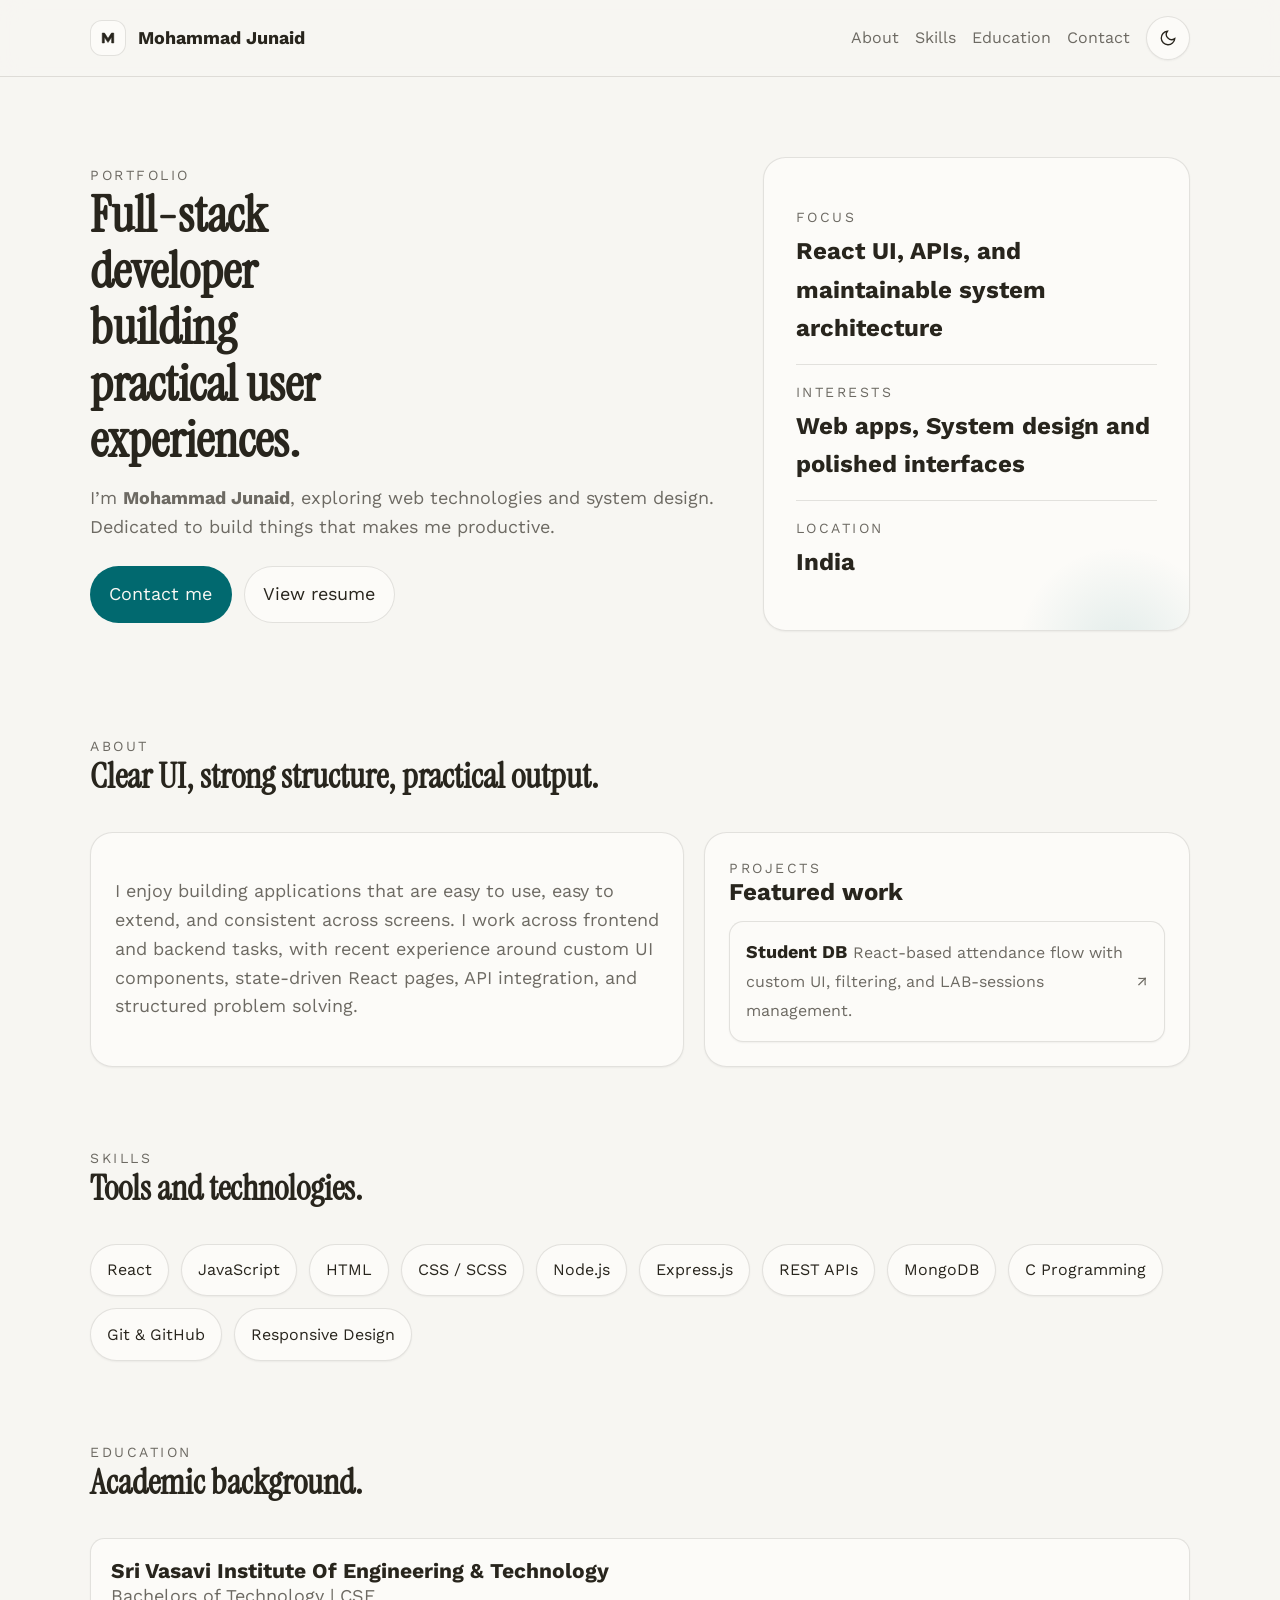
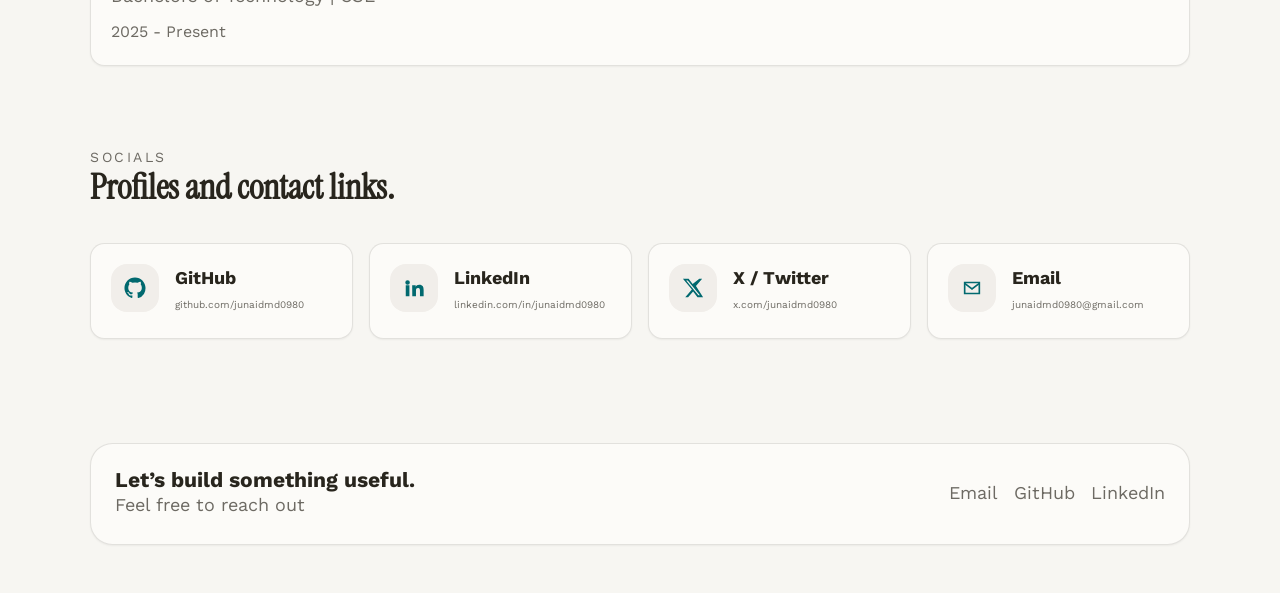
==== Portfolio/index.html @ f18598cb "Add files via upload" ====
<!DOCTYPE html>
<html lang="en" data-theme="light">
<head>
  <meta charset="UTF-8" />
  <meta name="viewport" content="width=device-width, initial-scale=1.0" />
  <meta name="description" content="" />
  <title>Md Junaid's Portfolio</title>
  <link rel="preconnect" href="https://fonts.googleapis.com">
  <link rel="preconnect" href="https://fonts.gstatic.com" crossorigin>
  <link href="https://fonts.googleapis.com/css2?family=Instrument+Serif:ital@0;1&family=Work+Sans:wght@400;500;600;700&display=swap" rel="stylesheet">
  <style>
    :root, [data-theme="light"] {
      --text-xs: clamp(0.75rem, 0.7rem + 0.25vw, 0.875rem);
      --text-sm: clamp(0.875rem, 0.8rem + 0.35vw, 1rem);
      --text-base: clamp(1rem, 0.95rem + 0.25vw, 1.125rem);
      --text-lg: clamp(1.125rem, 1rem + 0.75vw, 1.5rem);
      --text-xl: clamp(1.5rem, 1.2rem + 1.25vw, 2.25rem);
      --text-2xl: clamp(2rem, 1.2rem + 2.5vw, 3.5rem);
      --space-1: 0.25rem;
      --space-2: 0.5rem;
      --space-3: 0.75rem;
      --space-4: 1rem;
      --space-5: 1.25rem;
      --space-6: 1.5rem;
      --space-8: 2rem;
      --space-10: 2.5rem;
      --space-12: 3rem;
      --space-16: 4rem;
      --space-20: 5rem;
      --color-bg: #f7f6f2;
      --color-surface: #fcfbf8;
      --color-surface-2: #f1eeea;
      --color-border: rgba(40, 37, 29, 0.12);
      --color-text: #28251d;
      --color-text-muted: #6d6a63;
      --color-text-faint: #9e9b94;
      --color-primary: #01696f;
      --color-primary-hover: #0c4e54;
      --color-primary-soft: rgba(1, 105, 111, 0.1);
      --color-inverse: #f9f8f4;
      --shadow-sm: 0 1px 2px rgba(0,0,0,.05);
      --shadow-md: 0 12px 24px rgba(21, 24, 28, 0.08);
      --radius-sm: .5rem;
      --radius-md: .9rem;
      --radius-lg: 1.4rem;
      --radius-full: 999px;
      --font-display: 'Instrument Serif', Georgia, serif;
      --font-body: 'Work Sans', system-ui, sans-serif;
      --content: 1100px;
      --transition: 180ms cubic-bezier(0.16,1,0.3,1);
    }
    [data-theme="dark"] {
      --color-bg: #171614;
      --color-surface: #1d1c1a;
      --color-surface-2: #232220;
      --color-border: rgba(205, 204, 202, 0.12);
      --color-text: #ece8df;
      --color-text-muted: #b5b1a9;
      --color-text-faint: #7d7971;
      --color-primary: #59a7b1;
      --color-primary-hover: #77bcc4;
      --color-primary-soft: rgba(89, 167, 177, 0.12);
      --color-inverse: #151412;
      --shadow-sm: 0 1px 2px rgba(0,0,0,.25);
      --shadow-md: 0 12px 24px rgba(0,0,0,.25);
    }
    *,:before,:after{box-sizing:border-box}
    html{scroll-behavior:smooth}
    html::-webkit-scrollbar{display: none;}
    body{margin:0;font-family:var(--font-body);font-size:var(--text-base);line-height:1.6;background:var(--color-bg);color:var(--color-text)}
    img,svg{display:block;max-width:100%}
    a{color:inherit;text-decoration:none}
    button{font:inherit;border:0;background:none;cursor:pointer;-webkit-tap-highlight-color: transparent;}
    :focus-visible{outline:2px solid var(--color-primary);outline-offset:3px;border-radius:var(--radius-sm)}
    .skip-link{position:absolute;left:-999px;top:var(--space-4);background:var(--color-text);color:var(--color-inverse);padding:var(--space-3) var(--space-4);border-radius:var(--radius-full);z-index:100}
    .skip-link:focus{left:var(--space-4)}
    .container{width:min(calc(100% - 2rem), var(--content));margin-inline:auto}
    .site-header{position:sticky;top:0;z-index:20;background:color-mix(in srgb, var(--color-bg) 82%, transparent);backdrop-filter:blur(12px);border-bottom:1px solid var(--color-border)}
    .nav{display:flex;align-items:center;justify-content:space-between;padding:var(--space-4) 0;gap:var(--space-4)}
    .brand{display:flex;align-items:center;gap:var(--space-3);font-weight:700}
    .brand-mark{width:2.25rem;height:2.25rem;padding:.45rem;border-radius:.75rem;background:var(--color-surface);border:1px solid var(--color-border)}
    .nav-links{display:flex;gap:var(--space-4);flex-wrap:wrap;align-items:center}
    .nav-links a{font-size:var(--text-sm);color:var(--color-text-muted)}
    .nav-links a:hover,.nav-links a.active{color:var(--color-text)}
    .theme-toggle{width:2.75rem;height:2.75rem;border-radius:50%;display:grid;place-items:center;background:var(--color-surface);border:1px solid var(--color-border);color:var(--color-text);box-shadow:var(--shadow-sm)}
    .theme-toggle:hover{background:var(--color-surface-2)}
    [data-theme="dark"] .theme-toggle{color:var(--color-primary);border-color:rgba(89,167,177,0.26);background:color-mix(in srgb, var(--color-surface) 84%, var(--color-primary) 16%)}
    [data-theme="dark"] .theme-toggle:hover{background:color-mix(in srgb, var(--color-surface-2) 78%, var(--color-primary) 22%)}
    [data-theme="dark"] .brand-mark{color:var(--color-primary)}
    main{padding:var(--space-10) 0 var(--space-16)}
    .hero{display:grid;grid-template-columns:1.2fr .8fr;gap:var(--space-8);align-items:center;padding:var(--space-10) 0 var(--space-16)}
    .eyebrow,.section-kicker{font-size:var(--text-xs);letter-spacing:.18em;text-transform:uppercase;color:var(--color-text-muted)}
    a[href]{-webkit-tap-highlight-color: transparent;}
    h1,h2,h3{margin:0;line-height:1.1}
    h1{font-family:var(--font-display);font-size:var(--text-2xl);max-width:10ch}
    h2{font-family:var(--font-display);font-size:var(--text-xl);margin-bottom:var(--space-3)}
    p{margin:0;color:var(--color-text-muted)}
    .hero-copy p{max-width:58ch;margin-top:var(--space-4)}
    .hero-actions{display:flex;flex-wrap:wrap;gap:var(--space-3);margin-top:var(--space-6)}
    .btn{min-height:44px;padding:.82rem 1.15rem;border-radius:var(--radius-full);display:inline-flex;align-items:center;gap:.6rem;border:1px solid var(--color-border);transition:all var(--transition)}
    .btn-primary{background:var(--color-primary);color:var(--color-inverse);border-color:transparent}
    .btn-primary:hover{background:var(--color-primary-hover)}
    .btn-secondary{background:var(--color-surface)}
    .hero-card,.panel,.timeline-item,.skill-chip,.social-link,.footer-card,.project-link{background:var(--color-surface);border:1px solid var(--color-border);box-shadow:var(--shadow-sm)}
    .hero-card{padding:var(--space-8);border-radius:var(--radius-lg);position:relative;overflow:hidden}
    .hero-card::after{content:"";position:absolute;inset:auto -10% -28% auto;width:14rem;height:14rem;background:radial-gradient(circle, var(--color-primary-soft), transparent 65%)}
    .metric{display:grid;gap:var(--space-1);padding:var(--space-4) 0;border-bottom:1px solid var(--color-border)}
    .metric:last-child{border-bottom:0}
    .metric strong{font-size:var(--text-lg);color:var(--color-text)}
    section{padding:var(--space-10) 0}
    .section-head{display:flex;justify-content:space-between;gap:var(--space-4);align-items:end;margin-bottom:var(--space-6)}
    .grid{display:grid;gap:var(--space-5)}
    .about-grid{grid-template-columns:1.1fr .9fr;}
    .panel{padding:var(--space-6);border-radius:var(--radius-lg);display:flex;align-items: center;}
    .projects-panel{display:grid;gap:var(--space-4)}
    .projects-panel h3{font-size:var(--text-lg)}
    .project-link{padding:var(--space-4);border-radius:var(--radius-md);display:flex;justify-content:space-between;align-items:center;gap:var(--space-3);transition:all var(--transition)}
    .project-link:hover{transform:translateY(-2px);box-shadow:var(--shadow-md);border-color:color-mix(in srgb, var(--color-primary) 28%, var(--color-border))}
    .project-link span{font-size:var(--text-sm);color:var(--color-text-muted)}
    .skills{display:flex;flex-wrap:wrap;gap:var(--space-3)}
    .skill-chip{padding:.78rem 1rem;border-radius:var(--radius-full);font-size:var(--text-sm)}
    .education-list,.socials{display:grid;gap:var(--space-4)}
    .timeline-item{padding:var(--space-5);border-radius:var(--radius-md)}
    .timeline-item span{display:block;font-size:var(--text-sm);color:var(--color-text-muted);margin-top:var(--space-2)}
    .socials{grid-template-columns:repeat(auto-fit,minmax(250px,1fr))}
    .social-link{padding:var(--space-5);border-radius:var(--radius-md);display:flex;align-items:flex-start;gap:var(--space-4);min-height:96px;overflow:hidden}
    .social-link:hover{transform:translateY(-2px);box-shadow:var(--shadow-md)}
    .social-text{min-width:0;flex:1;display:grid;gap:var(--space-1);}
    .social-text strong{display:block}
    .social-handle{display:block;overflow-wrap:anywhere;word-break:break-word;line-height:1.5;font-size: 10px;}
    .icon-wrap{width:3rem;height:3rem;border-radius:1rem;background:var(--color-surface-2);display:grid;place-items:center;color:var(--color-primary);flex:none}
    footer{padding:0 0 var(--space-12)}
    .footer-card{border-radius:var(--radius-lg);padding:var(--space-6);display:flex;justify-content:space-between;gap:var(--space-4);flex-wrap:wrap;align-items:center}
    .footer-inline{display:flex;flex-wrap:wrap;gap:var(--space-4);color:var(--color-text-muted)}
    .muted{color:var(--color-text-muted)}
    @media (max-width: 860px){
      .hero,.about-grid{grid-template-columns:1fr}
      .nav{align-items:flex-start;flex-direction:column}
      .section-head,.footer-card{align-items:flex-start;flex-direction:column}
      h1{max-width:12ch}
    }
    @media (max-width: 560px){
      .container{width:min(calc(100% - 1.2rem), var(--content))}
      .hero-card,.panel,.timeline-item,.social-link,.footer-card{padding:var(--space-5)}
      .nav-links{gap:var(--space-3)}
      .socials{grid-template-columns:1fr}
    }
    @media (prefers-reduced-motion: reduce){
      *{scroll-behavior:auto;transition:none!important}
    }
    @keyframes slideUp {
      0% {
        transform: translateY(100px);
        opacity: 0;
      }
      100% {
        transform: translateY(0);
        opacity: 1;
      }
    }
    .animated-section {
      opacity: 0;
    }
    .animated-section.animate {
      animation: slideUp 0.8s ease-out forwards;
    }
  </style>
</head>
<body>
  <a class="skip-link" href="#content">Skip to content</a>
  <header class="site-header">
    <div class="container nav">
      <a class="brand" href="#home" aria-label="MD Junaid home">
        <svg class="brand-mark" viewBox="0 0 48 48" fill="none" aria-hidden="true">
          <path d="M10 36V12h5.5l8.5 13.4L32.5 12H38v24h-5V21.4l-8.7 13.3h-.6L15 21.4V36H10Z" stroke="currentColor" stroke-width="1.5" fill="currentColor"/>
        </svg>
        <span>Mohammad Junaid</span>
      </a>
      <nav class="nav-links" aria-label="Primary">
        <a href="#about">About</a>
        <a href="#skills">Skills</a>
        <a href="#education">Education</a>
        <a href="#contact">Contact</a>
        <button class="theme-toggle" type="button" data-theme-toggle aria-label="Switch theme">
          <svg width="18" height="18" viewBox="0 0 24 24" fill="none" stroke="currentColor" stroke-width="1.8" aria-hidden="true"><path d="M21 12.79A9 9 0 1 1 11.21 3 7 7 0 0 0 21 12.79z"/></svg>
        </button>
      </nav>
    </div>
  </header>

  <main id="content" class="container">
    <section class="hero animated-section" id="home">
      <div class="hero-copy">
        <div class="eyebrow">Portfolio</div>
        <h1>Full-stack developer building practical user experiences.</h1>
        <p>I’m <strong>Mohammad Junaid</strong>, exploring web technologies and system design. Dedicated to build things that makes me productive.</p>
        <div class="hero-actions">
          <a class="btn btn-primary" href="#contact">Contact me</a>
          <a class="btn btn-secondary" href="./resume.pdf" target="_blank" rel="noopener noreferrer">View resume</a>
        </div>
      </div>
      <aside class="hero-card" aria-label="Highlights">
        <div class="metric">
          <span class="eyebrow">Focus</span>
          <strong>React UI, APIs, and maintainable system architecture</strong>
        </div>
        <div class="metric">
          <span class="eyebrow">Interests</span>
          <strong>Web apps, System design and polished interfaces</strong>
        </div>
        <div class="metric">
          <span class="eyebrow">Location</span>
          <strong>India</strong>
        </div>
      </aside>
    </section>

    <section id="about" class="animated-section">
      <div class="section-head">
        <div>
          <div class="section-kicker">About</div>
          <h2>Clear UI, strong structure, practical output.</h2>
        </div>
        <p></p>
      </div>
      <div class="grid about-grid">
        <article class="panel">
          <p>I enjoy building applications that are easy to use, easy to extend, and consistent across screens. I work across frontend and backend tasks, with recent experience around custom UI components, state-driven React pages, API integration, and structured problem solving.</p>
        </article>
        <aside class="panel projects-panel">
          <div>
            <div class="section-kicker">Projects</div>
            <h3>Featured work</h3>
          </div>
          <a class="project-link" href="https://github.com/junaidmd0980/Student-DB" target="_blank" rel="noopener noreferrer">
            <div>
              <strong>Student DB</strong>
              <span>React-based attendance flow with custom UI, filtering, and LAB-sessions management.</span>
            </div>
            <span aria-hidden="true">↗</span>
          </a>
        </aside>
      </div>
    </section>

    <section id="skills" class="animated-section">
      <div class="section-head">
        <div>
          <div class="section-kicker">Skills</div>
          <h2>Tools and technologies.</h2>
        </div>
      </div>
      <div class="skills" aria-label="Skills list">
        <span class="skill-chip">React</span>
        <span class="skill-chip">JavaScript</span>
        <span class="skill-chip">HTML</span>
        <span class="skill-chip">CSS / SCSS</span>
        <span class="skill-chip">Node.js</span>
        <span class="skill-chip">Express.js</span>
        <span class="skill-chip">REST APIs</span>
        <span class="skill-chip">MongoDB</span>
        <span class="skill-chip">C Programming</span>
        <span class="skill-chip">Git & GitHub</span>
        <span class="skill-chip">Responsive Design</span>
      </div>
    </section>

    <section id="education" class="animated-section">
      <div class="section-head">
        <div>
          <div class="section-kicker">Education</div>
          <h2>Academic background.</h2>
        </div>
      </div>
      <a href="https://www.sviet.edu.in/" target="_blank" rel="noopener noreferrer">
        <div class="education-list">
          <article class="timeline-item">
            <h3>Sri Vasavi Institute Of Engineering & Technology</h3>
            <p>Bachelors of Technology | CSE</p>
            <span>2025 - Present</span>
          </article>
        </div>
      </a>
    </section>

    <section id="contact" class="animated-section">
      <div class="section-head">
        <div>
          <div class="section-kicker">Socials</div>
          <h2>Profiles and contact links.</h2>
        </div>
      </div>
      <div class="socials">
        <a class="social-link" href="https://github.com/junaidmd0980/" target="_blank" rel="noopener noreferrer" aria-label="GitHub profile">
          <span class="icon-wrap">
            <svg width="22" height="22" viewBox="0 0 24 24" fill="currentColor" aria-hidden="true"><path d="M12 .5C5.65.5.5 5.65.5 12c0 5.08 3.29 9.38 7.86 10.9.58.1.79-.25.79-.56 0-.28-.01-1.2-.02-2.17-3.2.7-3.88-1.36-3.88-1.36-.52-1.34-1.28-1.69-1.28-1.69-1.05-.72.08-.7.08-.7 1.16.08 1.77 1.19 1.77 1.19 1.03 1.76 2.69 1.25 3.34.96.1-.74.4-1.25.72-1.53-2.55-.29-5.23-1.28-5.23-5.7 0-1.26.45-2.28 1.19-3.08-.12-.29-.52-1.47.11-3.06 0 0 .97-.31 3.19 1.18a10.98 10.98 0 0 1 5.8 0c2.21-1.49 3.18-1.18 3.18-1.18.64 1.59.24 2.77.12 3.06.74.8 1.19 1.82 1.19 3.08 0 4.43-2.69 5.41-5.26 5.69.41.36.78 1.08.78 2.18 0 1.58-.01 2.85-.01 3.24 0 .31.21.67.8.56A11.5 11.5 0 0 0 23.5 12C23.5 5.65 18.35.5 12 .5Z"/></svg>
          </span>
          <span class="social-text"><strong>GitHub</strong><span class="muted social-handle">github.com/junaidmd0980</span></span>
        </a>
        <a class="social-link" href="https://linkedin.com/junaidmd0980/" target="_blank" rel="noopener noreferrer" aria-label="LinkedIn profile">
          <span class="icon-wrap">
            <svg width="22" height="22" viewBox="0 0 24 24" fill="currentColor" aria-hidden="true"><path d="M4.98 3.5A2.49 2.49 0 1 0 5 8.48 2.49 2.49 0 0 0 4.98 3.5ZM3 9h4v12H3Zm7 0h3.83v1.64h.05c.53-1 1.84-2.05 3.8-2.05 4.07 0 4.82 2.52 4.82 5.79V21h-4v-5.78c0-1.38-.02-3.15-2.02-3.15-2.02 0-2.33 1.5-2.33 3.05V21h-4Z"/></svg>
          </span>
          <span class="social-text"><strong>LinkedIn</strong><span class="muted social-handle">linkedin.com/in/junaidmd0980</span></span>
        </a>
        <a class="social-link" href="https://x.com/junaidmd0980/" target="_blank" rel="noopener noreferrer" aria-label="X profile">
          <span class="icon-wrap">
            <svg width="22" height="22" viewBox="0 0 24 24" fill="currentColor" aria-hidden="true"><path d="M18.9 2H22l-6.77 7.73L23 22h-6.1l-4.78-6.24L6.65 22H3.54l7.24-8.27L1 2h6.25l4.32 5.7L18.9 2Zm-1.07 18h1.69L6.33 3.9H4.52Z"/></svg>
          </span>
          <span class="social-text"><strong>X / Twitter</strong><span class="muted social-handle">x.com/junaidmd0980</span></span>
        </a>
        <a class="social-link" href="mailto:junaidmd0980@gmail.com" aria-label="Send email">
          <span class="icon-wrap">
            <svg width="22" height="22" viewBox="0 0 24 24" fill="none" stroke="currentColor" stroke-width="1.8" aria-hidden="true"><path d="M4 6h16v12H4z"/><path d="m4 7 8 6 8-6"/></svg>
          </span>
          <span class="social-text"><strong>Email</strong><span class="muted social-handle">junaidmd0980@gmail.com</span></span>
        </a>
      </div>
    </section>
  </main>

  <footer class="container animated-section">
    <div class="footer-card">
      <div>
        <h3>Let’s build something useful.</h3>
        <p>Feel free to reach out</p>
      </div>
      <div class="footer-inline">
        <a href="mailto:junaidmd0980@gmail.com">Email</a>
        <a href="https://github.com/junaidmd0980/" target="_blank" rel="noopener noreferrer">GitHub</a>
        <a href="https://linkedin.com/junaidmd0980" target="_blank" rel="noopener noreferrer">LinkedIn</a>
      </div>
    </div>
  </footer>

  <script>
    (function(){
      const root = document.documentElement;
      const toggle = document.querySelector('[data-theme-toggle]');
      let theme = window.matchMedia('(prefers-color-scheme: dark)').matches ? 'dark' : 'light';
      root.setAttribute('data-theme', theme);
      const renderIcon = () => {
        toggle.innerHTML = theme === 'dark'
          ? '<svg width="18" height="18" viewBox="0 0 24 24" fill="none" stroke="currentColor" stroke-width="1.8" aria-hidden="true"><circle cx="12" cy="12" r="5"></circle><path d="M12 1v2M12 21v2M4.22 4.22l1.42 1.42M18.36 18.36l1.42 1.42M1 12h2M21 12h2M4.22 19.78l1.42-1.42M18.36 5.64l1.42-1.42"></path></svg>'
          : '<svg width="18" height="18" viewBox="0 0 24 24" fill="none" stroke="currentColor" stroke-width="1.8" aria-hidden="true"><path d="M21 12.79A9 9 0 1 1 11.21 3 7 7 0 0 0 21 12.79z"></path></svg>';
        toggle.setAttribute('aria-label', theme === 'dark' ? 'Switch to light mode' : 'Switch to dark mode');
      };
      renderIcon();
      toggle.addEventListener('click', () => {
        theme = theme === 'dark' ? 'light' : 'dark';
        root.setAttribute('data-theme', theme);
        renderIcon();
      });
    })();

    const observer = new IntersectionObserver((entries) => {
      entries.forEach((entry) => {
        if(entry.isIntersecting) {
          entry.target.classList.add('animate')
        }
      });
    }, {
      threshold: 0.15
    });
    document.querySelectorAll('.animated-section').forEach((section) => {
      observer.observe(section);
    });
  </script>
</body>
</html>
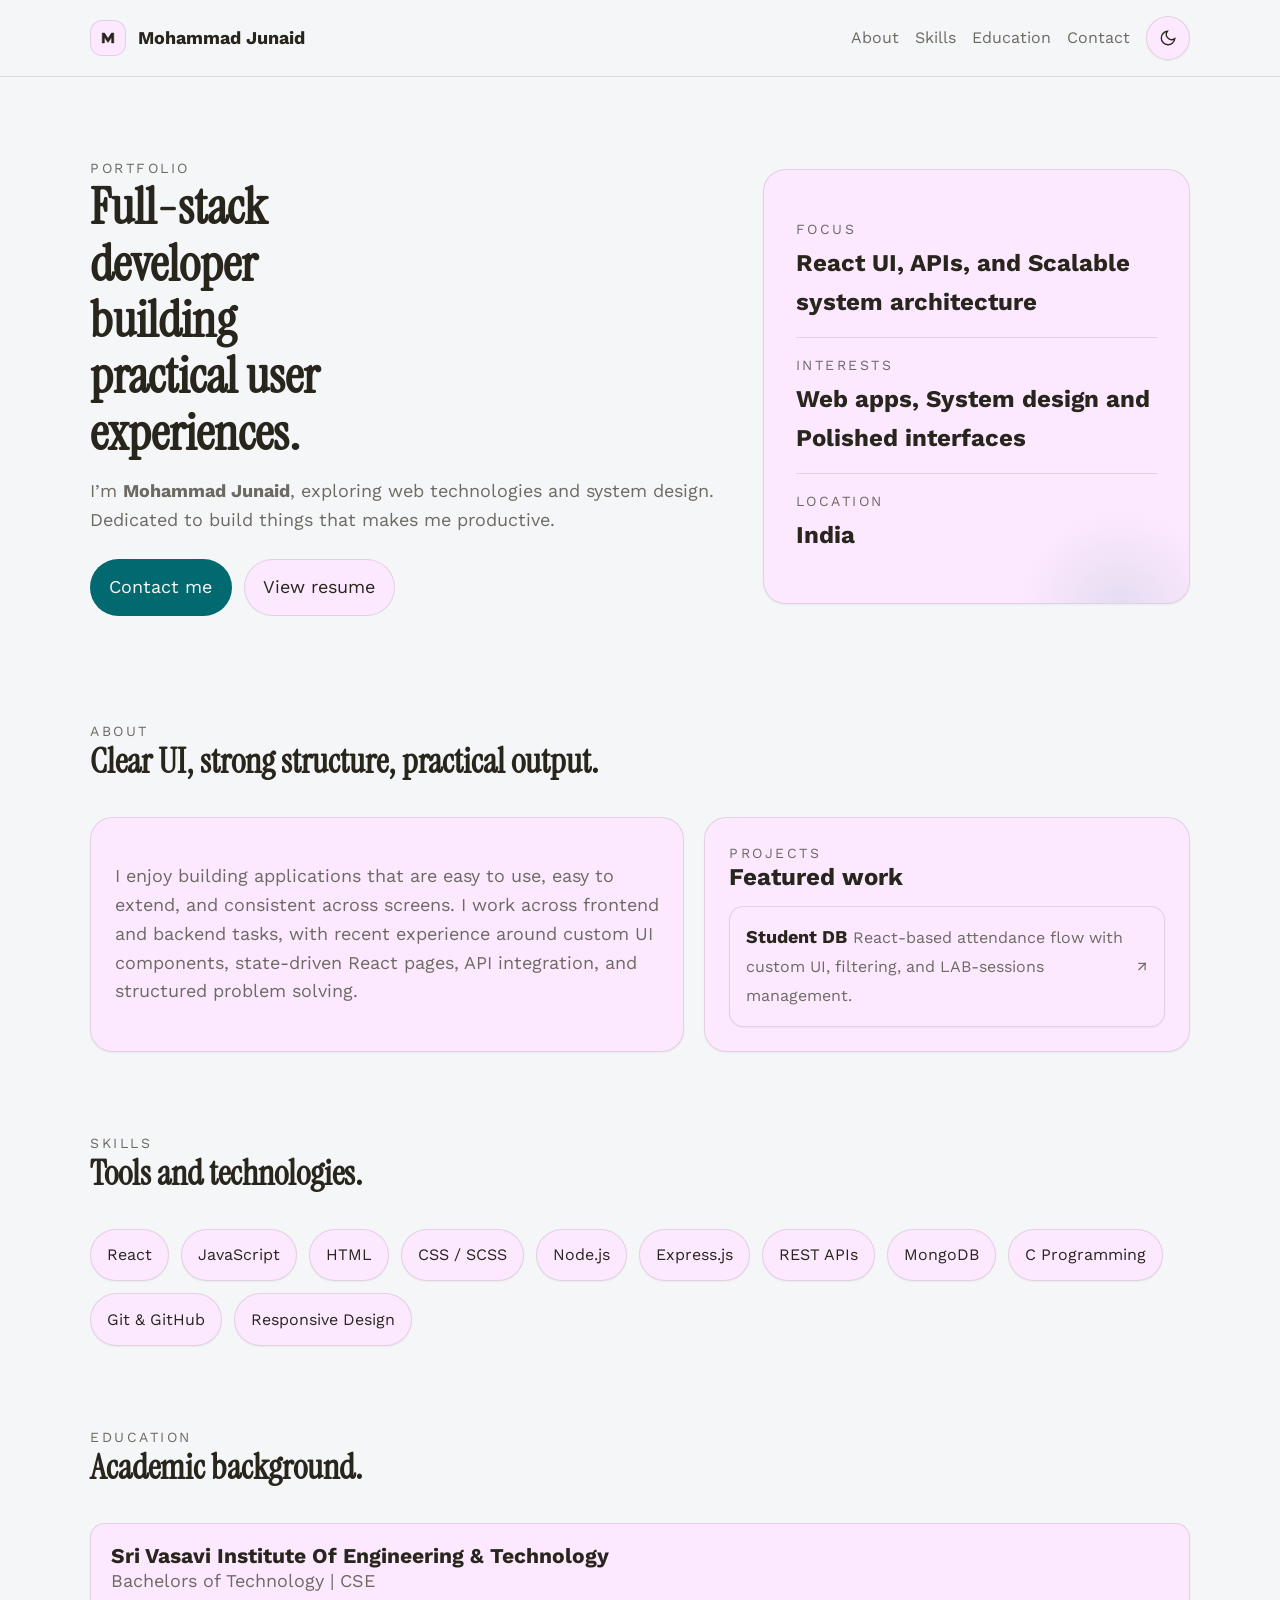
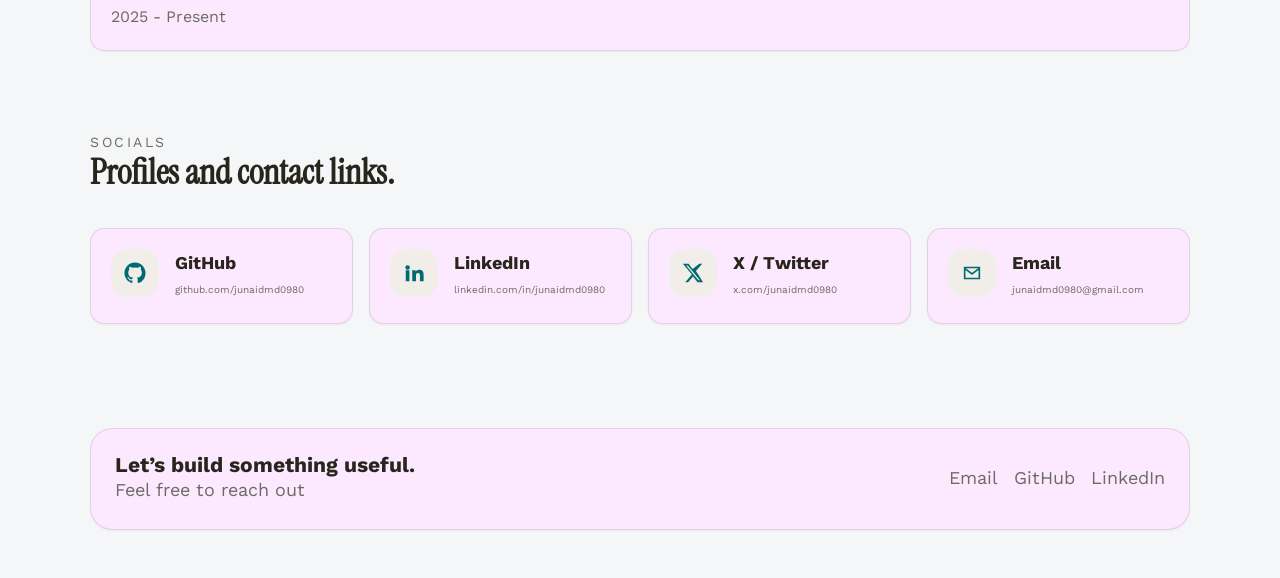
==== commit 4c67035f: "Add files via upload" ====
--- a/Portfolio/index.html
+++ b/Portfolio/index.html
@@ -27,8 +27,8 @@
       --space-12: 3rem;
       --space-16: 4rem;
       --space-20: 5rem;
-      --color-bg: #f7f6f2;
-      --color-surface: #fcfbf8;
+      --color-bg: #f4f6f7;
+      --color-surface: #fde9ff;
       --color-surface-2: #f1eeea;
       --color-border: rgba(40, 37, 29, 0.12);
       --color-text: #28251d;
@@ -65,7 +65,7 @@
       --shadow-md: 0 12px 24px rgba(0,0,0,.25);
     }
     *,:before,:after{box-sizing:border-box}
-    html{scroll-behavior:smooth}
+    html{scroll-behavior:smooth; scroll-padding-top: 80px;}
     html::-webkit-scrollbar{display: none;}
     body{margin:0;font-family:var(--font-body);font-size:var(--text-base);line-height:1.6;background:var(--color-bg);color:var(--color-text)}
     img,svg{display:block;max-width:100%}
@@ -202,11 +202,11 @@
       <aside class="hero-card" aria-label="Highlights">
         <div class="metric">
           <span class="eyebrow">Focus</span>
-          <strong>React UI, APIs, and maintainable system architecture</strong>
+          <strong>React UI, APIs, and Scalable system architecture</strong>
         </div>
         <div class="metric">
           <span class="eyebrow">Interests</span>
-          <strong>Web apps, System design and polished interfaces</strong>
+          <strong>Web apps, System design and Polished interfaces</strong>
         </div>
         <div class="metric">
           <span class="eyebrow">Location</span>
